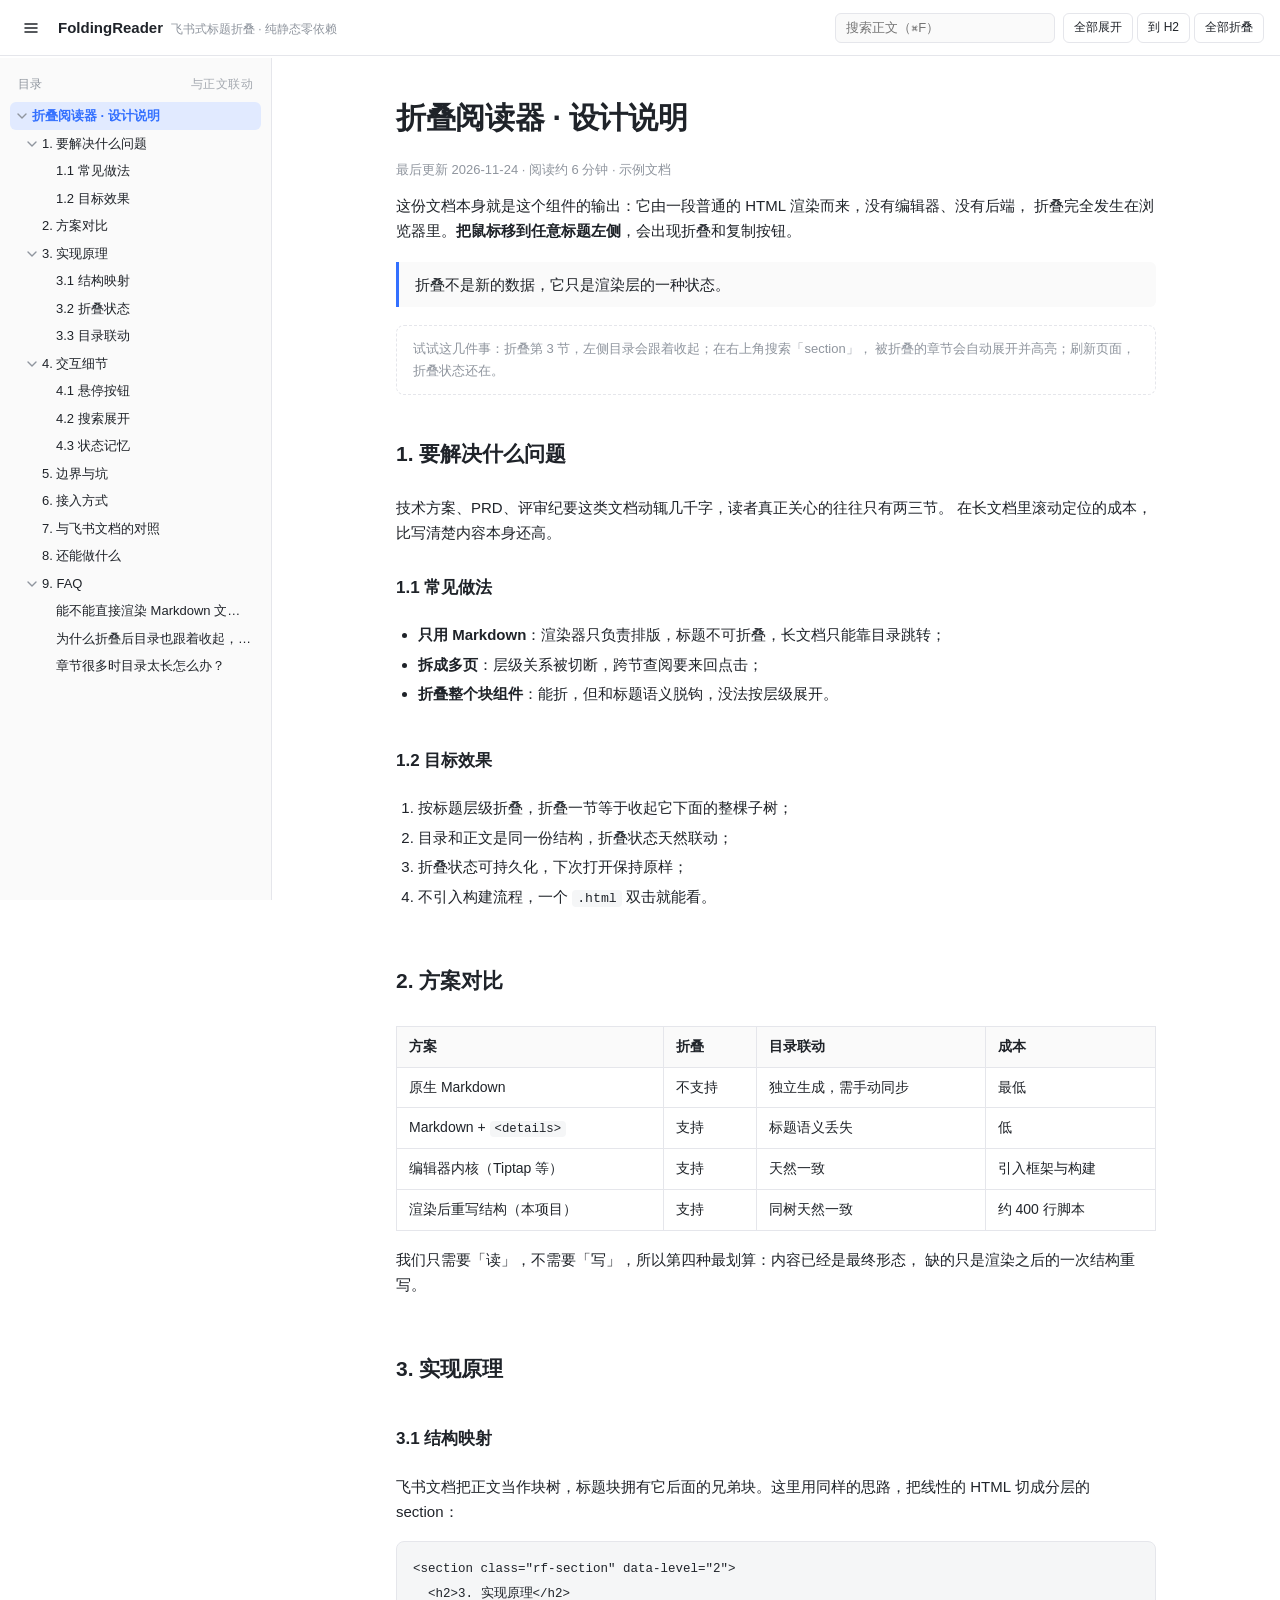
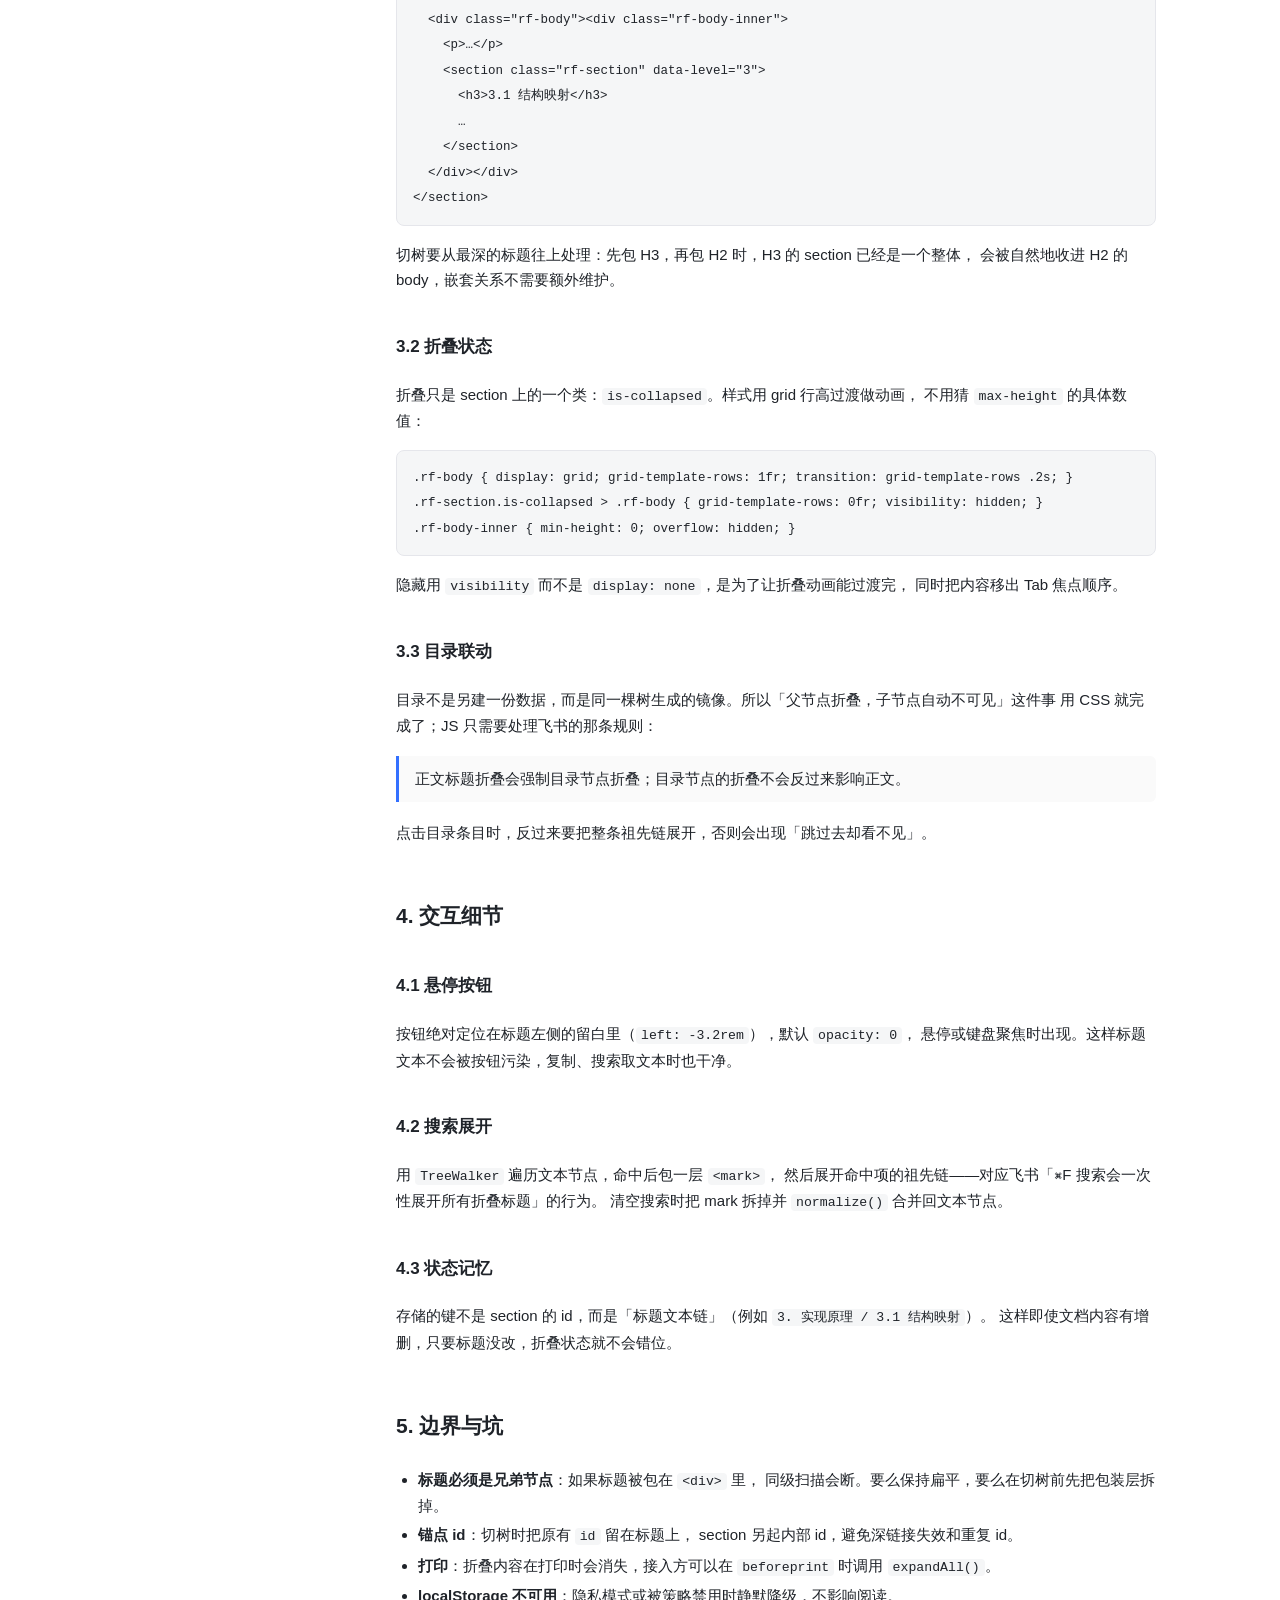
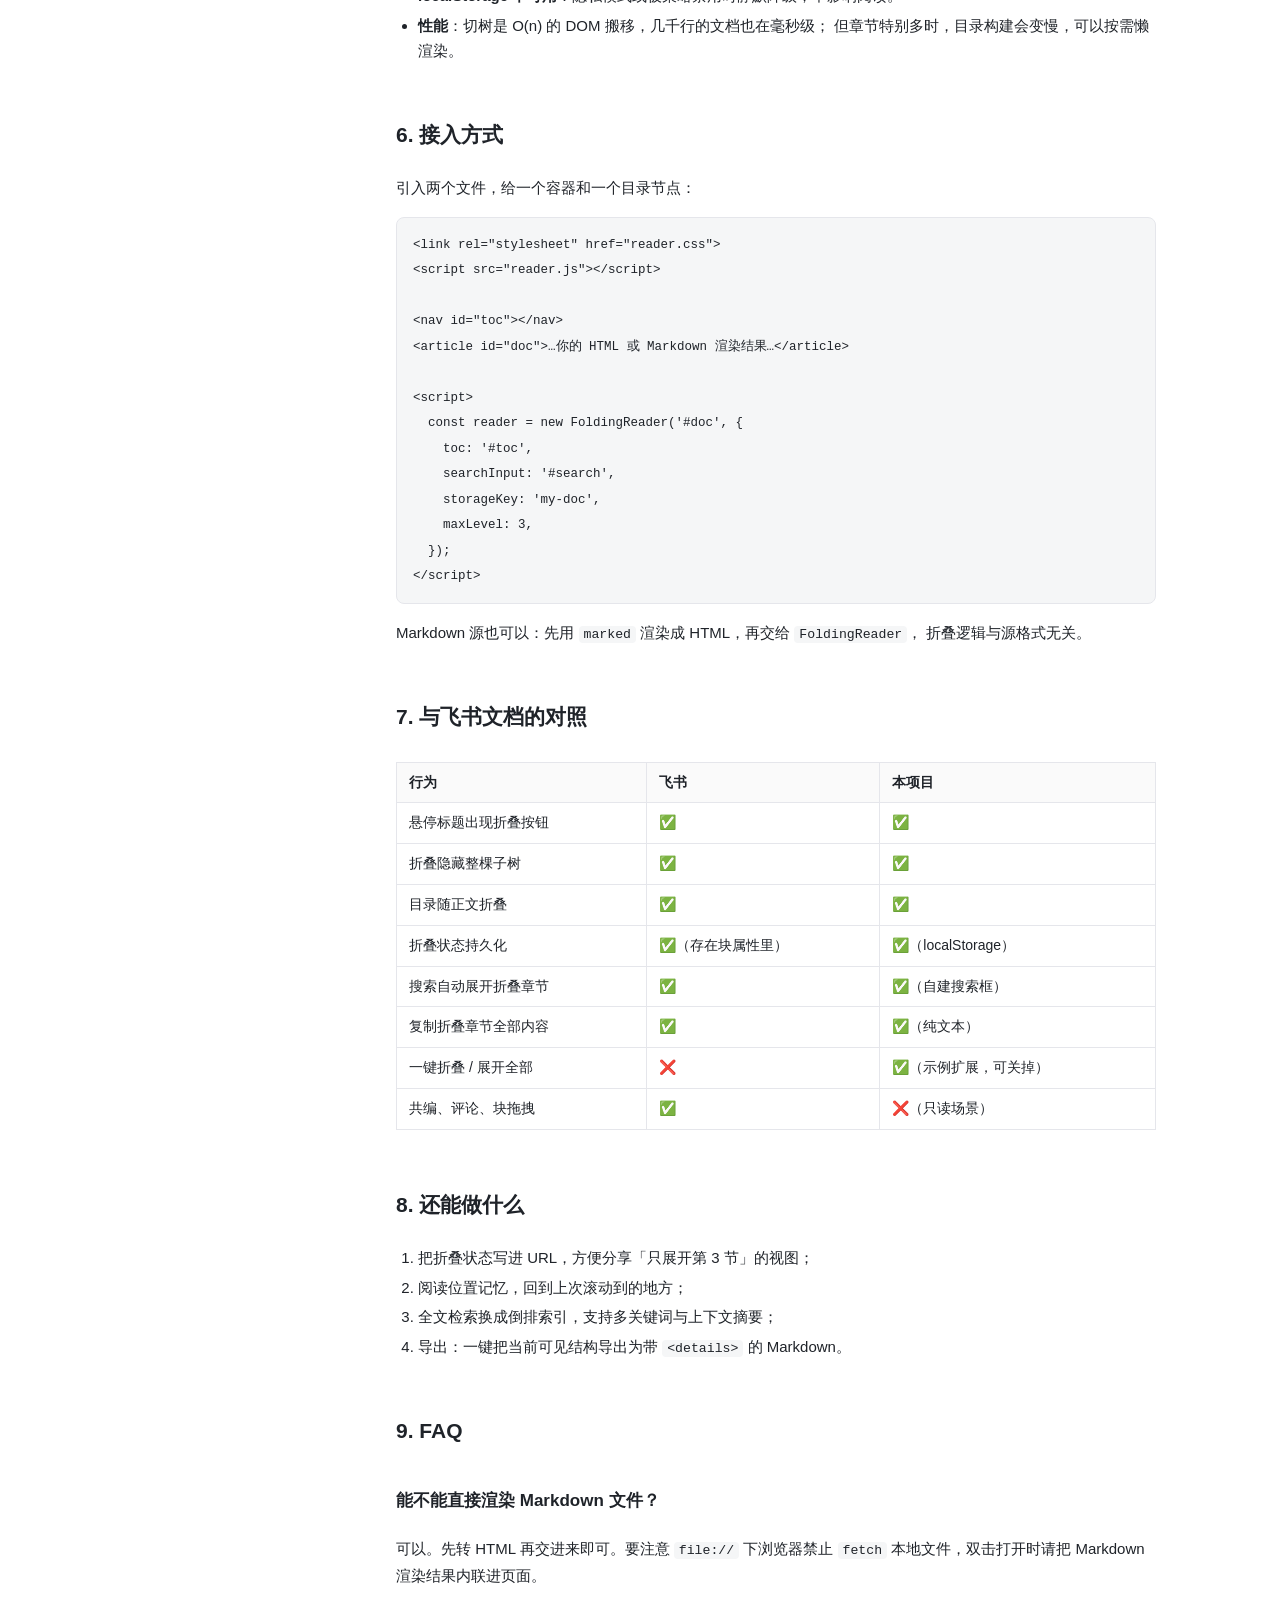
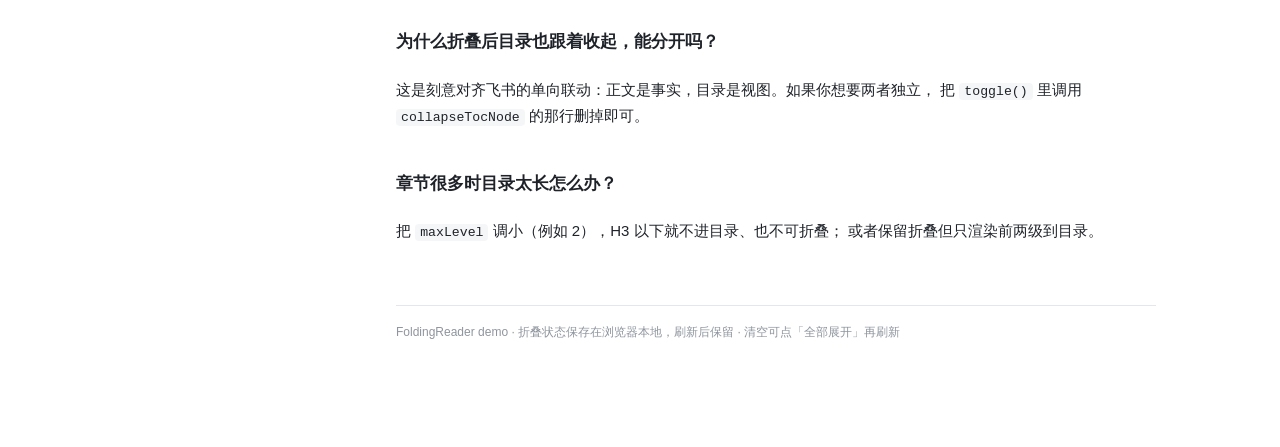
==== collapsible-doc-reader/index.html @ f1bedae0 "feat: 添加飞书式标题折叠阅读器 demo - 把线性 HTML 切成分层 section，折叠即收起整棵子树 - 目录与正文同树联动，单向规则对齐飞书 - 搜索自动展开被折叠的祖先章节，命中高亮" ====
<!DOCTYPE html>
<html lang="zh-CN">
<head>
<meta charset="utf-8">
<meta name="viewport" content="width=device-width, initial-scale=1">
<title>FoldingReader · 飞书式折叠阅读器</title>
<link rel="stylesheet" href="reader.css">
<link rel="stylesheet" href="demo.css">
</head>
<body>

<header class="app-header">
  <button class="icon-btn" id="toggle-toc" type="button" title="显示 / 隐藏目录" aria-label="显示或隐藏目录">
    <svg viewBox="0 0 16 16" width="16" height="16" aria-hidden="true">
      <path d="M2 4h12M2 8h12M2 12h12" fill="none" stroke="currentColor" stroke-width="1.5" stroke-linecap="round"/>
    </svg>
  </button>
  <div class="app-title">
    FoldingReader
    <span class="app-sub">飞书式标题折叠 · 纯静态零依赖</span>
  </div>
  <div class="app-actions">
    <input id="search" class="app-search" type="search" placeholder="搜索正文（⌘F）" aria-label="搜索正文">
    <div class="presets">
      <button type="button" data-action="expand-all">全部展开</button>
      <button type="button" data-action="expand-depth" data-depth="2">到 H2</button>
      <button type="button" data-action="collapse-all">全部折叠</button>
    </div>
  </div>
</header>

<div class="reading-progress"><span id="progress"></span></div>

<div class="app-body">
  <aside class="app-sidebar">
    <div class="sidebar-head">目录 <span class="hint">与正文联动</span></div>
    <nav id="toc" class="rf-toc" aria-label="文档目录"></nav>
  </aside>

  <main class="app-main">
    <article id="doc" class="doc"></article>
    <footer class="doc-footer">
      FoldingReader demo · 折叠状态保存在浏览器本地，刷新后保留 · 清空可点「全部展开」再刷新
    </footer>
  </main>
</div>

<!--
  正文源：任意一段扁平结构的 HTML 都能塞进来（标题之间不要包额外的 div，
  否则同级标题不再是兄弟节点，切树会断）。
-->
<template id="doc-source">
  <h1>折叠阅读器 · 设计说明</h1>
  <p class="doc-meta">最后更新 2026-11-24 · 阅读约 6 分钟 · 示例文档</p>

  <p>这份文档本身就是这个组件的输出：它由一段普通的 HTML 渲染而来，没有编辑器、没有后端，
      折叠完全发生在浏览器里。<strong>把鼠标移到任意标题左侧</strong>，会出现折叠和复制按钮。</p>

  <blockquote>折叠不是新的数据，它只是渲染层的一种状态。</blockquote>

  <p class="doc-tip">试试这几件事：折叠第 3 节，左侧目录会跟着收起；在右上角搜索「section」，
    被折叠的章节会自动展开并高亮；刷新页面，折叠状态还在。</p>

  <h2 id="problem">1. 要解决什么问题</h2>
  <p>技术方案、PRD、评审纪要这类文档动辄几千字，读者真正关心的往往只有两三节。
      在长文档里滚动定位的成本，比写清楚内容本身还高。</p>

  <h3 id="problem-before">1.1 常见做法</h3>
  <ul>
    <li><strong>只用 Markdown</strong>：渲染器只负责排版，标题不可折叠，长文档只能靠目录跳转；</li>
    <li><strong>拆成多页</strong>：层级关系被切断，跨节查阅要来回点击；</li>
    <li><strong>折叠整个块组件</strong>：能折，但和标题语义脱钩，没法按层级展开。</li>
  </ul>

  <h3 id="problem-goal">1.2 目标效果</h3>
  <ol>
    <li>按标题层级折叠，折叠一节等于收起它下面的整棵子树；</li>
    <li>目录和正文是同一份结构，折叠状态天然联动；</li>
    <li>折叠状态可持久化，下次打开保持原样；</li>
    <li>不引入构建流程，一个 <code>.html</code> 双击就能看。</li>
  </ol>

  <h2 id="compare">2. 方案对比</h2>
  <table>
    <thead>
      <tr><th>方案</th><th>折叠</th><th>目录联动</th><th>成本</th></tr>
    </thead>
    <tbody>
      <tr><td>原生 Markdown</td><td>不支持</td><td>独立生成，需手动同步</td><td>最低</td></tr>
      <tr><td>Markdown + <code>&lt;details&gt;</code></td><td>支持</td><td>标题语义丢失</td><td>低</td></tr>
      <tr><td>编辑器内核（Tiptap 等）</td><td>支持</td><td>天然一致</td><td>引入框架与构建</td></tr>
      <tr><td>渲染后重写结构（本项目）</td><td>支持</td><td>同树天然一致</td><td>约 400 行脚本</td></tr>
    </tbody>
  </table>
  <p>我们只需要「读」，不需要「写」，所以第四种最划算：内容已经是最终形态，
      缺的只是渲染之后的一次结构重写。</p>

  <h2 id="how">3. 实现原理</h2>

  <h3 id="how-structure">3.1 结构映射</h3>
  <p>飞书文档把正文当作块树，标题块拥有它后面的兄弟块。这里用同样的思路，把线性的 HTML 切成分层的 section：</p>
  <pre><code>&lt;section class="rf-section" data-level="2"&gt;
  &lt;h2&gt;3. 实现原理&lt;/h2&gt;
  &lt;div class="rf-body"&gt;&lt;div class="rf-body-inner"&gt;
    &lt;p&gt;…&lt;/p&gt;
    &lt;section class="rf-section" data-level="3"&gt;
      &lt;h3&gt;3.1 结构映射&lt;/h3&gt;
      …
    &lt;/section&gt;
  &lt;/div&gt;&lt;/div&gt;
&lt;/section&gt;</code></pre>
  <p>切树要从最深的标题往上处理：先包 H3，再包 H2 时，H3 的 section 已经是一个整体，
      会被自然地收进 H2 的 body，嵌套关系不需要额外维护。</p>

  <h3 id="how-state">3.2 折叠状态</h3>
  <p>折叠只是 section 上的一个类：<code>is-collapsed</code>。样式用 grid 行高过渡做动画，
      不用猜 <code>max-height</code> 的具体数值：</p>
  <pre><code>.rf-body { display: grid; grid-template-rows: 1fr; transition: grid-template-rows .2s; }
.rf-section.is-collapsed &gt; .rf-body { grid-template-rows: 0fr; visibility: hidden; }
.rf-body-inner { min-height: 0; overflow: hidden; }</code></pre>
  <p>隐藏用 <code>visibility</code> 而不是 <code>display: none</code>，是为了让折叠动画能过渡完，
      同时把内容移出 Tab 焦点顺序。</p>

  <h3 id="how-toc">3.3 目录联动</h3>
  <p>目录不是另建一份数据，而是同一棵树生成的镜像。所以「父节点折叠，子节点自动不可见」这件事
      用 CSS 就完成了；JS 只需要处理飞书的那条规则：</p>
  <blockquote>正文标题折叠会强制目录节点折叠；目录节点的折叠不会反过来影响正文。</blockquote>
  <p>点击目录条目时，反过来要把整条祖先链展开，否则会出现「跳过去却看不见」。</p>

  <h2 id="detail">4. 交互细节</h2>

  <h3 id="detail-hover">4.1 悬停按钮</h3>
  <p>按钮绝对定位在标题左侧的留白里（<code>left: -3.2rem</code>），默认 <code>opacity: 0</code>，
      悬停或键盘聚焦时出现。这样标题文本不会被按钮污染，复制、搜索取文本时也干净。</p>

  <h3 id="detail-search">4.2 搜索展开</h3>
  <p>用 <code>TreeWalker</code> 遍历文本节点，命中后包一层 <code>&lt;mark&gt;</code>，
      然后展开命中项的祖先链——对应飞书「⌘F 搜索会一次性展开所有折叠标题」的行为。
      清空搜索时把 mark 拆掉并 <code>normalize()</code> 合并回文本节点。</p>

  <h3 id="detail-persist">4.3 状态记忆</h3>
  <p>存储的键不是 section 的 id，而是「标题文本链」（例如 <code>3. 实现原理 / 3.1 结构映射</code>）。
      这样即使文档内容有增删，只要标题没改，折叠状态就不会错位。</p>

  <h2 id="edge">5. 边界与坑</h2>
  <ul>
    <li><strong>标题必须是兄弟节点</strong>：如果标题被包在 <code>&lt;div&gt;</code> 里，
        同级扫描会断。要么保持扁平，要么在切树前先把包装层拆掉。</li>
    <li><strong>锚点 id</strong>：切树时把原有 <code>id</code> 留在标题上，
        section 另起内部 id，避免深链接失效和重复 id。</li>
    <li><strong>打印</strong>：折叠内容在打印时会消失，接入方可以在
        <code>beforeprint</code> 时调用 <code>expandAll()</code>。</li>
    <li><strong>localStorage 不可用</strong>：隐私模式或被策略禁用时静默降级，不影响阅读。</li>
    <li><strong>性能</strong>：切树是 O(n) 的 DOM 搬移，几千行的文档也在毫秒级；
        但章节特别多时，目录构建会变慢，可以按需懒渲染。</li>
  </ul>

  <h2 id="usage">6. 接入方式</h2>
  <p>引入两个文件，给一个容器和一个目录节点：</p>
  <pre><code>&lt;link rel="stylesheet" href="reader.css"&gt;
&lt;script src="reader.js"&gt;&lt;/script&gt;

&lt;nav id="toc"&gt;&lt;/nav&gt;
&lt;article id="doc"&gt;…你的 HTML 或 Markdown 渲染结果…&lt;/article&gt;

&lt;script&gt;
  const reader = new FoldingReader('#doc', {
    toc: '#toc',
    searchInput: '#search',
    storageKey: 'my-doc',
    maxLevel: 3,
  });
&lt;/script&gt;</code></pre>
  <p>Markdown 源也可以：先用 <code>marked</code> 渲染成 HTML，再交给 <code>FoldingReader</code>，
      折叠逻辑与源格式无关。</p>

  <h2 id="feishu">7. 与飞书文档的对照</h2>
  <table>
    <thead>
      <tr><th>行为</th><th>飞书</th><th>本项目</th></tr>
    </thead>
    <tbody>
      <tr><td>悬停标题出现折叠按钮</td><td>✅</td><td>✅</td></tr>
      <tr><td>折叠隐藏整棵子树</td><td>✅</td><td>✅</td></tr>
      <tr><td>目录随正文折叠</td><td>✅</td><td>✅</td></tr>
      <tr><td>折叠状态持久化</td><td>✅（存在块属性里）</td><td>✅（localStorage）</td></tr>
      <tr><td>搜索自动展开折叠章节</td><td>✅</td><td>✅（自建搜索框）</td></tr>
      <tr><td>复制折叠章节全部内容</td><td>✅</td><td>✅（纯文本）</td></tr>
      <tr><td>一键折叠 / 展开全部</td><td>❌</td><td>✅（示例扩展，可关掉）</td></tr>
      <tr><td>共编、评论、块拖拽</td><td>✅</td><td>❌（只读场景）</td></tr>
    </tbody>
  </table>

  <h2 id="next">8. 还能做什么</h2>
  <ol>
    <li>把折叠状态写进 URL，方便分享「只展开第 3 节」的视图；</li>
    <li>阅读位置记忆，回到上次滚动到的地方；</li>
    <li>全文检索换成倒排索引，支持多关键词与上下文摘要；</li>
    <li>导出：一键把当前可见结构导出为带 <code>&lt;details&gt;</code> 的 Markdown。</li>
  </ol>

  <h2 id="faq">9. FAQ</h2>
  <h3 id="faq-one">能不能直接渲染 Markdown 文件？</h3>
  <p>可以。先转 HTML 再交进来即可。要注意 <code>file://</code> 下浏览器禁止 <code>fetch</code>
      本地文件，双击打开时请把 Markdown 渲染结果内联进页面。</p>
  <h3 id="faq-two">为什么折叠后目录也跟着收起，能分开吗？</h3>
  <p>这是刻意对齐飞书的单向联动：正文是事实，目录是视图。如果你想要两者独立，
      把 <code>toggle()</code> 里调用 <code>collapseTocNode</code> 的那行删掉即可。</p>
  <h3 id="faq-three">章节很多时目录太长怎么办？</h3>
  <p>把 <code>maxLevel</code> 调小（例如 2），H3 以下就不进目录、也不可折叠；
      或者保留折叠但只渲染前两级到目录。</p>
</template>

<script src="reader.js"></script>
<script src="demo.js"></script>
</body>
</html>
---- collapsible-doc-reader/reader.css ----
/* ==========================================================================
   FoldingReader 组件样式（不含页面骨架，页面骨架见 demo.css）
   依赖的 CSS 变量：--fg --muted --hover --accent --accent-weak --line
   ========================================================================== */

.rf-section {
  position: relative;
}

.rf-section > :is(h1, h2, h3, h4, h5, h6) {
  position: relative;
}

/* ---------- 标题左侧的折叠 / 复制按钮（悬停出现，和飞书一致） ---------- */

.rf-controls {
  position: absolute;
  left: -3.2rem;
  top: 50%;
  transform: translateY(-50%);
  display: flex;
  align-items: center;
  gap: 2px;
  opacity: 0;
  transition: opacity 0.15s ease;
}

.rf-section > :is(h1, h2, h3, h4, h5, h6):hover > .rf-controls,
.rf-section > :is(h1, h2, h3, h4, h5, h6):focus-within > .rf-controls {
  opacity: 1;
}

@media (hover: none) {
  .rf-controls {
    opacity: 0.85;
  }
}

.rf-toggle,
.rf-copy {
  display: inline-flex;
  align-items: center;
  justify-content: center;
  width: 22px;
  height: 22px;
  padding: 0;
  border: none;
  border-radius: 5px;
  background: transparent;
  color: var(--muted);
  cursor: pointer;
  transition: background 0.12s ease, color 0.12s ease;
}

.rf-toggle:hover,
.rf-copy:hover {
  background: var(--hover);
  color: var(--fg);
}

.rf-toggle:focus-visible,
.rf-copy:focus-visible {
  outline: 2px solid var(--accent);
  outline-offset: 1px;
}

.rf-toggle svg {
  transition: transform 0.18s ease;
}

.rf-toggle[aria-expanded="false"] svg {
  transform: rotate(-90deg);
}

.rf-copy {
  width: 20px;
  height: 20px;
}

/* ---------- 折叠：height 动画用 grid 行高过渡，避免 max-height 猜数值 ---------- */

.rf-body {
  display: grid;
  grid-template-rows: 1fr;
  transition: grid-template-rows 0.2s ease, visibility 0.2s;
}

.rf-section.is-collapsed > .rf-body {
  grid-template-rows: 0fr;
  visibility: hidden;
}

.rf-body-inner {
  min-height: 0;
  overflow: hidden;
}

/* ---------- 搜索命中 ---------- */

mark.rf-hit {
  padding: 0 1px;
  border-radius: 2px;
  background: #ffe58f;
  color: inherit;
}

/* ---------- 目录 ---------- */

.rf-toc {
  font-size: 13px;
  line-height: 1.5;
  user-select: none;
}

.rf-toc-list,
.rf-toc-sublist {
  margin: 0;
  padding: 0;
  list-style: none;
}

.rf-toc-sublist[hidden] {
  display: none;
}

.rf-toc-row {
  display: flex;
  align-items: center;
  gap: 2px;
  padding: 4px 8px 4px 4px;
  border-radius: 6px;
  transition: background 0.12s ease;
}

.rf-toc-row:hover {
  background: var(--hover);
}

.rf-toc-row.is-active {
  background: var(--accent-weak);
}

.rf-toc-row.is-active .rf-toc-link {
  color: var(--accent);
  font-weight: 600;
}

.rf-toc-item[data-level="2"] > .rf-toc-row {
  padding-left: 14px;
}

.rf-toc-item[data-level="3"] > .rf-toc-row {
  padding-left: 28px;
}

.rf-toc-item[data-level="4"] > .rf-toc-row,
.rf-toc-item[data-level="5"] > .rf-toc-row,
.rf-toc-item[data-level="6"] > .rf-toc-row {
  padding-left: 40px;
}

.rf-toc-toggle {
  display: inline-flex;
  align-items: center;
  justify-content: center;
  flex: 0 0 16px;
  width: 16px;
  height: 16px;
  padding: 0;
  border: none;
  border-radius: 4px;
  background: transparent;
  color: var(--muted);
  cursor: pointer;
  transition: transform 0.15s ease;
  transform: rotate(90deg);
}

.rf-toc-toggle:hover {
  background: var(--hover);
  color: var(--fg);
}

.rf-toc-item.is-collapsed > .rf-toc-row .rf-toc-toggle {
  transform: rotate(0deg);
}

.rf-toc-toggle.is-leaf {
  visibility: hidden;
  pointer-events: none;
}

.rf-toc-link {
  flex: 1;
  min-width: 0;
  overflow: hidden;
  white-space: nowrap;
  text-overflow: ellipsis;
  color: var(--fg);
  text-decoration: none;
}

.rf-toc-link:hover {
  color: var(--accent);
}

/* ---------- 提示条 ---------- */

.rf-toast {
  position: fixed;
  left: 50%;
  bottom: 32px;
  z-index: 100;
  padding: 8px 16px;
  border-radius: 8px;
  background: rgba(15, 23, 42, 0.9);
  color: #fff;
  font-size: 13px;
  opacity: 0;
  transform: translate(-50%, 8px);
  transition: opacity 0.18s ease, transform 0.18s ease;
  pointer-events: none;
}

.rf-toast.is-visible {
  opacity: 1;
  transform: translate(-50%, 0);
}
---- collapsible-doc-reader/demo.css ----
/* ==========================================================================
   Demo 页面骨架：顶栏 + 左侧目录 + 正文
   ========================================================================== */

:root {
  --bg: #ffffff;
  --panel: #fafafa;
  --fg: #1f2329;
  --muted: #8f959e;
  --line: #e5e6eb;
  --hover: #eff0f1;
  --accent: #3370ff;
  --accent-weak: #e1eaff;
  --code-bg: #f5f6f7;
  --header-h: 56px;
  --sidebar-w: 272px;
  color-scheme: light;
}

@media (prefers-color-scheme: dark) {
  :root {
    --bg: #1a1b1f;
    --panel: #202127;
    --fg: #e8e8ea;
    --muted: #8a8f99;
    --line: #2e3038;
    --hover: #2a2c33;
    --accent: #6c93ff;
    --accent-weak: #1f2b4d;
    --code-bg: #23252b;
    color-scheme: dark;
  }
}

* {
  box-sizing: border-box;
}

html {
  scroll-behavior: smooth;
}

body {
  margin: 0;
  background: var(--bg);
  color: var(--fg);
  font-family: -apple-system, BlinkMacSystemFont, "PingFang SC", "Hiragino Sans GB",
    "Microsoft YaHei", "Segoe UI", Roboto, sans-serif;
  font-size: 15px;
  line-height: 1.7;
  -webkit-font-smoothing: antialiased;
}

/* ---------- 顶栏 ---------- */

.app-header {
  position: sticky;
  top: 0;
  z-index: 20;
  display: flex;
  align-items: center;
  gap: 12px;
  height: var(--header-h);
  padding: 0 16px;
  border-bottom: 1px solid var(--line);
  background: var(--bg);
}

.icon-btn {
  display: inline-flex;
  align-items: center;
  justify-content: center;
  width: 30px;
  height: 30px;
  padding: 0;
  border: none;
  border-radius: 6px;
  background: transparent;
  color: var(--fg);
  cursor: pointer;
}

.icon-btn:hover {
  background: var(--hover);
}

.app-title {
  display: flex;
  align-items: baseline;
  gap: 8px;
  font-weight: 600;
  white-space: nowrap;
}

.app-sub {
  color: var(--muted);
  font-size: 12px;
  font-weight: 400;
}

.app-actions {
  display: flex;
  align-items: center;
  gap: 8px;
  margin-left: auto;
}

.app-search {
  width: 220px;
  height: 30px;
  padding: 0 10px;
  border: 1px solid var(--line);
  border-radius: 6px;
  background: var(--panel);
  color: var(--fg);
  font-size: 13px;
  outline: none;
}

.app-search:focus {
  border-color: var(--accent);
  background: var(--bg);
}

.presets {
  display: flex;
  gap: 4px;
}

.presets button {
  height: 30px;
  padding: 0 10px;
  border: 1px solid var(--line);
  border-radius: 6px;
  background: var(--bg);
  color: var(--fg);
  font-size: 12px;
  cursor: pointer;
  white-space: nowrap;
}

.presets button:hover {
  background: var(--hover);
}

/* ---------- 阅读进度 ---------- */

.reading-progress {
  position: sticky;
  top: var(--header-h);
  z-index: 19;
  height: 2px;
  background: transparent;
}

.reading-progress span {
  display: block;
  width: 0;
  height: 100%;
  background: var(--accent);
  transition: width 0.1s linear;
}

/* ---------- 主体布局 ---------- */

.app-body {
  display: grid;
  grid-template-columns: var(--sidebar-w) minmax(0, 1fr);
}

body.rf-toc-hidden .app-body {
  grid-template-columns: 0 minmax(0, 1fr);
}

.app-sidebar {
  position: sticky;
  top: calc(var(--header-h) + 2px);
  height: calc(100vh - var(--header-h) - 2px);
  overflow-y: auto;
  padding: 16px 10px 32px;
  border-right: 1px solid var(--line);
  background: var(--panel);
}

body.rf-toc-hidden .app-sidebar {
  display: none;
}

.sidebar-head {
  display: flex;
  align-items: center;
  justify-content: space-between;
  padding: 0 8px 8px;
  color: var(--muted);
  font-size: 12px;
  letter-spacing: 0.04em;
}

.sidebar-head .hint {
  opacity: 0.8;
}

.app-main {
  min-width: 0;
  padding: 40px 40px 120px;
}

/* ---------- 正文排版 ---------- */

.doc {
  max-width: 760px;
  margin: 0 auto;
}

.doc h1 {
  margin: 0 0 8px;
  font-size: 30px;
  line-height: 1.35;
  letter-spacing: -0.01em;
}

.doc h2 {
  margin: 44px 0 14px;
  font-size: 21px;
  line-height: 1.4;
}

.doc h3 {
  margin: 30px 0 10px;
  font-size: 17px;
  line-height: 1.45;
}

.doc h4 {
  margin: 24px 0 8px;
  font-size: 15px;
}

.doc p {
  margin: 12px 0;
}

.doc ul,
.doc ol {
  margin: 12px 0;
  padding-left: 22px;
}

.doc li {
  margin: 4px 0;
}

.doc a {
  color: var(--accent);
  text-decoration: none;
}

.doc a:hover {
  text-decoration: underline;
}

.doc blockquote {
  margin: 18px 0;
  padding: 10px 16px;
  border-left: 3px solid var(--accent);
  border-radius: 0 6px 6px 0;
  background: var(--panel);
  color: var(--fg);
}

.doc code {
  padding: 1px 5px;
  border-radius: 4px;
  background: var(--code-bg);
  font-family: "SF Mono", ui-monospace, Menlo, Consolas, monospace;
  font-size: 0.88em;
}

.doc pre {
  margin: 16px 0;
  padding: 14px 16px;
  overflow-x: auto;
  border: 1px solid var(--line);
  border-radius: 8px;
  background: var(--code-bg);
}

.doc pre code {
  padding: 0;
  background: none;
  font-size: 12.5px;
  line-height: 1.65;
}

.doc table {
  width: 100%;
  margin: 16px 0;
  border-collapse: collapse;
  font-size: 14px;
}

.doc th,
.doc td {
  padding: 8px 12px;
  border: 1px solid var(--line);
  text-align: left;
  vertical-align: top;
}

.doc th {
  background: var(--panel);
  font-weight: 600;
}

.doc hr {
  margin: 32px 0;
  border: none;
  border-top: 1px solid var(--line);
}

.doc-meta {
  margin: 0 0 24px;
  color: var(--muted);
  font-size: 13px;
}

.doc-tip {
  margin: 20px 0 0;
  padding: 12px 16px;
  border: 1px dashed var(--line);
  border-radius: 8px;
  color: var(--muted);
  font-size: 13px;
}

.doc-footer {
  max-width: 760px;
  margin: 48px auto 0;
  padding-top: 16px;
  border-top: 1px solid var(--line);
  color: var(--muted);
  font-size: 12px;
}

/* ---------- 窄屏：目录变抽屉 ---------- */

@media (max-width: 880px) {
  .app-body {
    grid-template-columns: minmax(0, 1fr);
  }

  .app-sidebar {
    position: fixed;
    top: var(--header-h);
    left: 0;
    z-index: 30;
    width: 280px;
    background: var(--bg);
    box-shadow: 2px 0 16px rgba(0, 0, 0, 0.12);
    transform: translateX(0);
  }

  body.rf-toc-hidden .app-sidebar {
    display: block;
    transform: translateX(-100%);
  }

  .app-main {
    padding: 24px 20px 96px;
  }

  .app-search {
    width: 130px;
  }

  .app-sub,
  .presets button:last-child {
    display: none;
  }
}

@media (max-width: 560px) {
  .app-search {
    width: 100px;
  }

  .presets {
    display: none;
  }
}
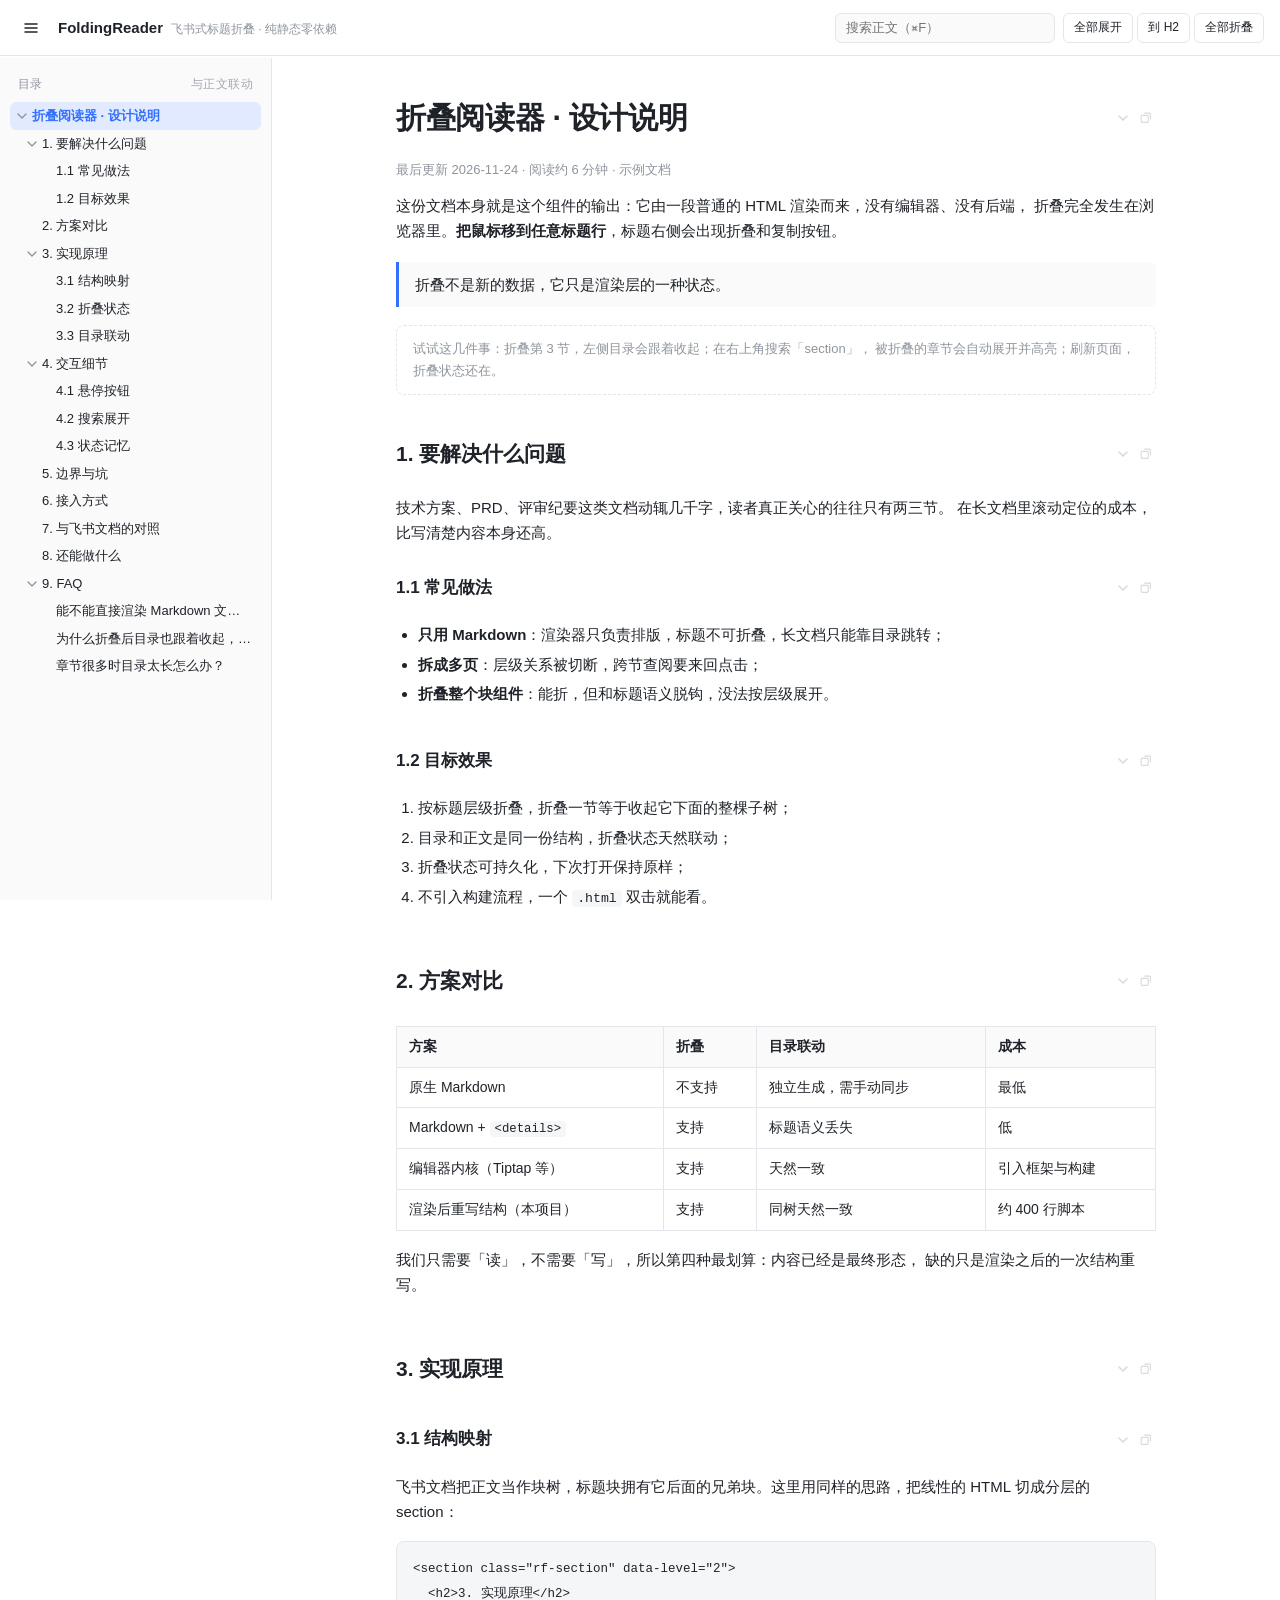
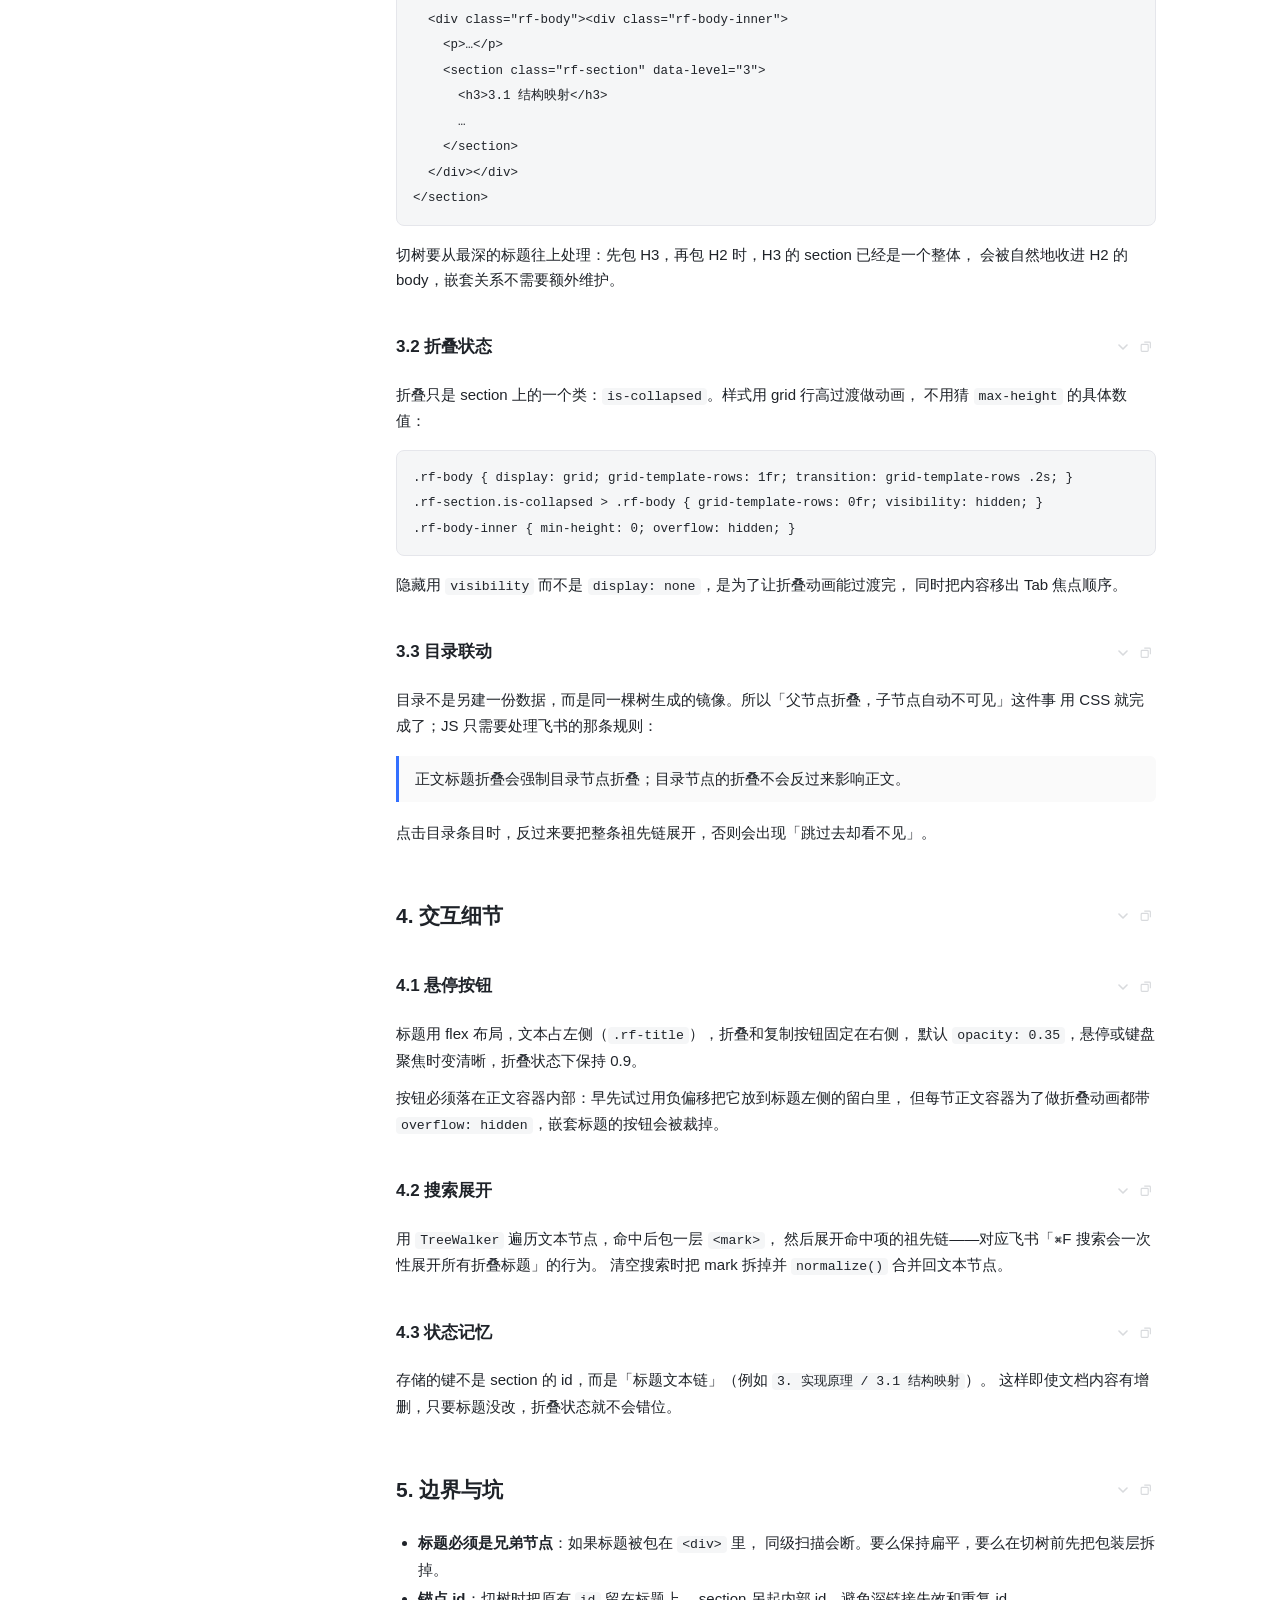
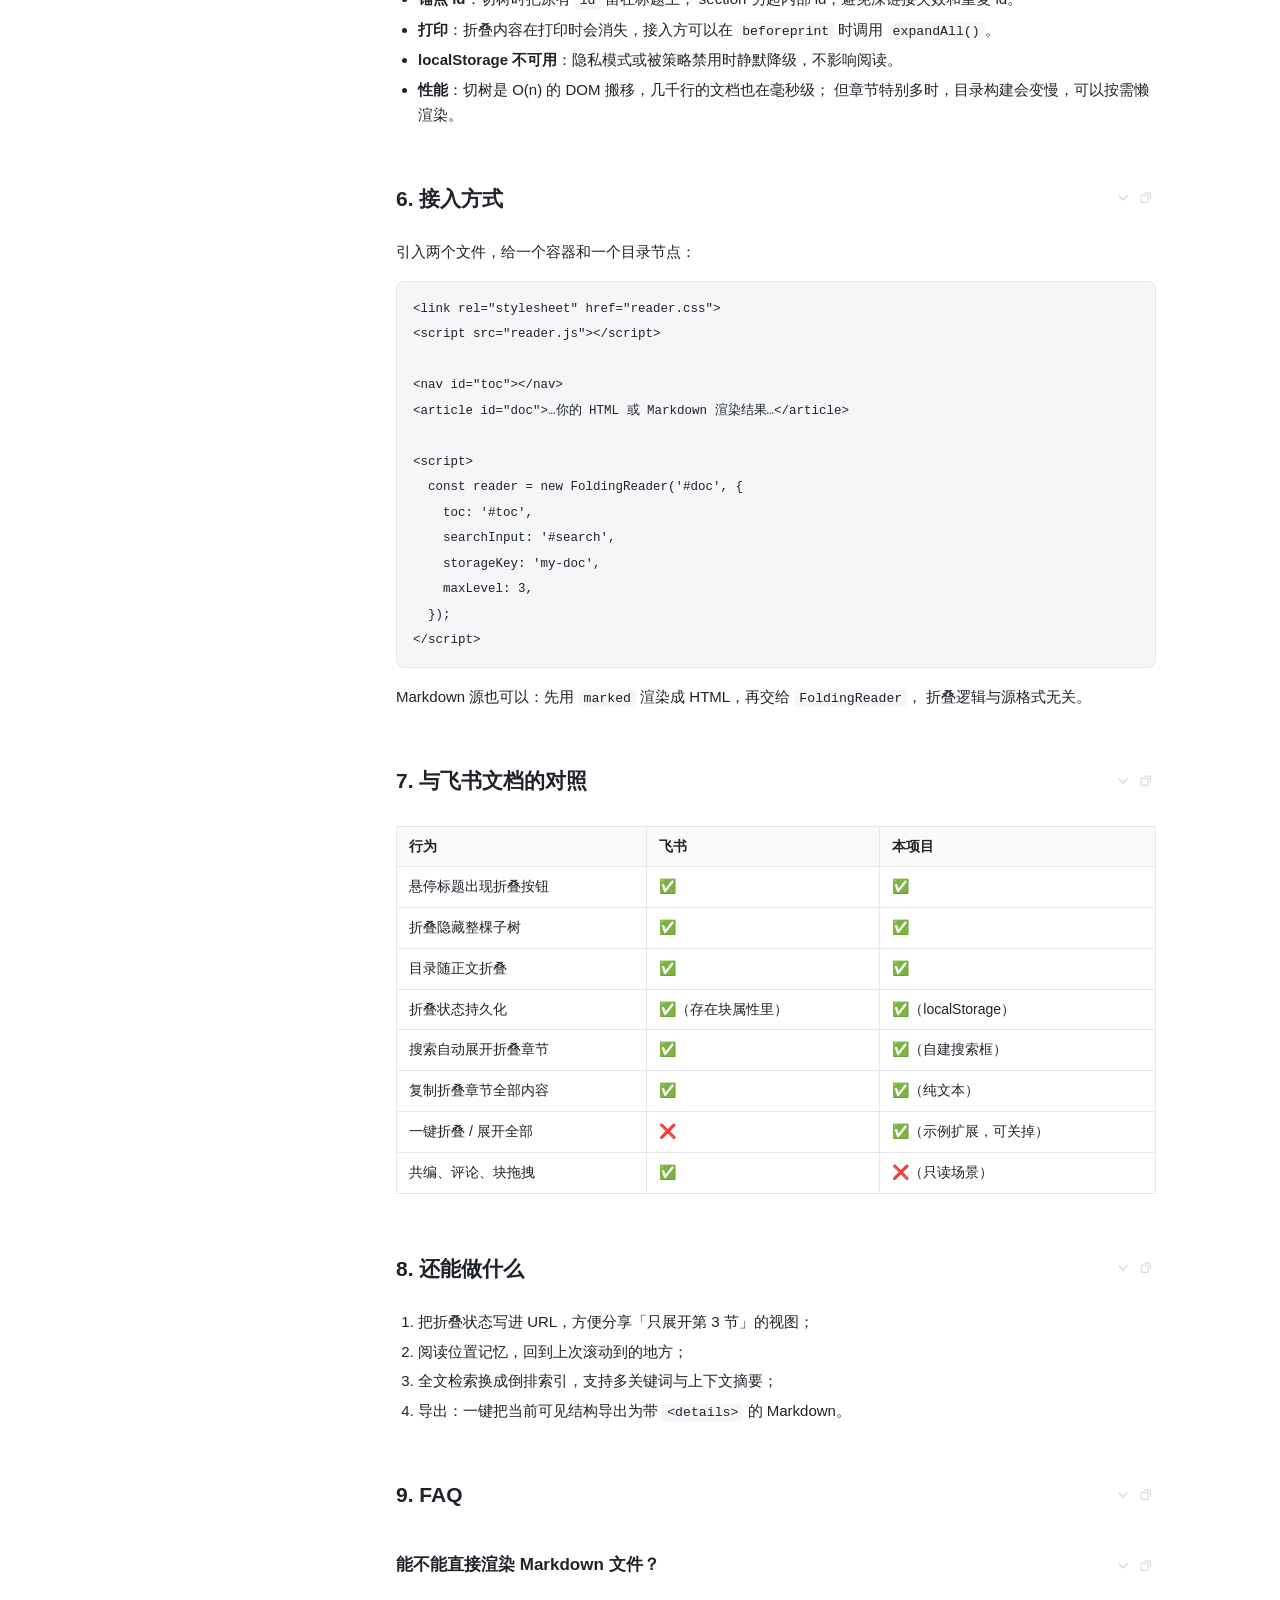
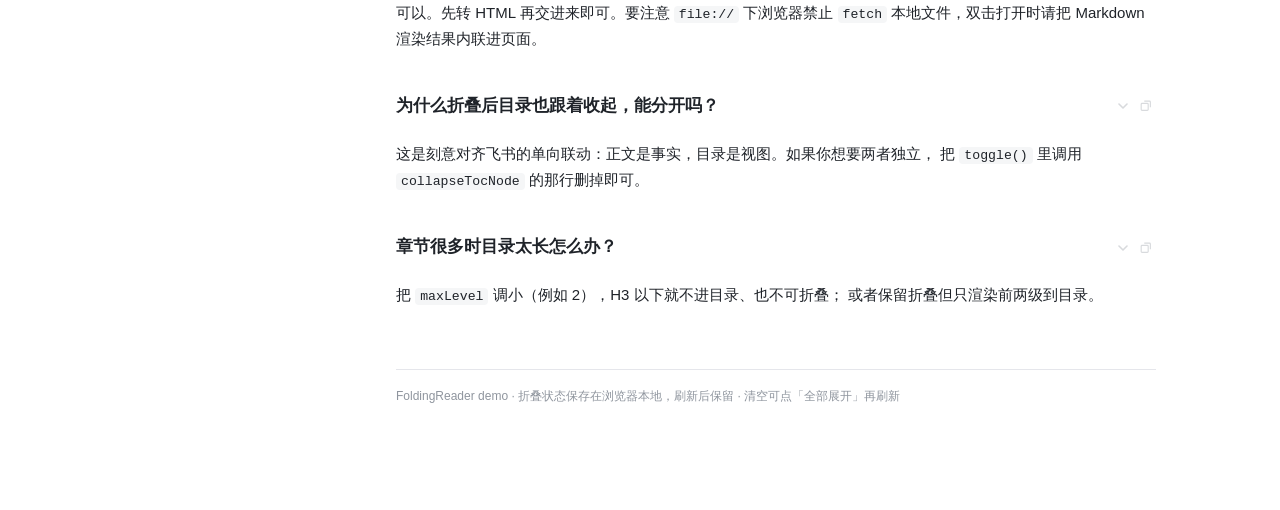
==== commit da751af8: "fix: 折叠按钮移到标题右侧，修复被正文容器裁切的问题 - 按钮原先用负偏移挂在标题左侧，而每节正文容器为折叠动画带 overflow: hidden，   嵌套标题的按钮直接被裁掉，页面上看不到折" ====
--- a/collapsible-doc-reader/index.html
+++ b/collapsible-doc-reader/index.html
@@ -54,7 +54,7 @@
   <p class="doc-meta">最后更新 2026-11-24 · 阅读约 6 分钟 · 示例文档</p>
 
   <p>这份文档本身就是这个组件的输出：它由一段普通的 HTML 渲染而来，没有编辑器、没有后端，
-      折叠完全发生在浏览器里。<strong>把鼠标移到任意标题左侧</strong>，会出现折叠和复制按钮。</p>
+      折叠完全发生在浏览器里。<strong>把鼠标移到任意标题行</strong>，标题右侧会出现折叠和复制按钮。</p>
 
   <blockquote>折叠不是新的数据，它只是渲染层的一种状态。</blockquote>
 
@@ -130,8 +130,10 @@
   <h2 id="detail">4. 交互细节</h2>
 
   <h3 id="detail-hover">4.1 悬停按钮</h3>
-  <p>按钮绝对定位在标题左侧的留白里（<code>left: -3.2rem</code>），默认 <code>opacity: 0</code>，
-      悬停或键盘聚焦时出现。这样标题文本不会被按钮污染，复制、搜索取文本时也干净。</p>
+  <p>标题用 flex 布局，文本占左侧（<code>.rf-title</code>），折叠和复制按钮固定在右侧，
+      默认 <code>opacity: 0.35</code>，悬停或键盘聚焦时变清晰，折叠状态下保持 0.9。</p>
+  <p>按钮必须落在正文容器内部：早先试过用负偏移把它放到标题左侧的留白里，
+      但每节正文容器为了做折叠动画都带 <code>overflow: hidden</code>，嵌套标题的按钮会被裁掉。</p>
 
   <h3 id="detail-search">4.2 搜索展开</h3>
   <p>用 <code>TreeWalker</code> 遍历文本节点，命中后包一层 <code>&lt;mark&gt;</code>，
--- a/collapsible-doc-reader/reader.css
+++ b/collapsible-doc-reader/reader.css
@@ -8,20 +8,24 @@
 }
 
 .rf-section > :is(h1, h2, h3, h4, h5, h6) {
-  position: relative;
-}
-
-/* ---------- 标题左侧的折叠 / 复制按钮（悬停出现，和飞书一致） ---------- */
+  display: flex;
+  align-items: center;
+  gap: 8px;
+}
+
+.rf-title {
+  flex: 1 1 auto;
+  min-width: 0;
+}
+
+/* ---------- 标题右侧的折叠 / 复制按钮（悬停变清晰，和飞书一致） ---------- */
 
 .rf-controls {
-  position: absolute;
-  left: -3.2rem;
-  top: 50%;
-  transform: translateY(-50%);
+  flex: 0 0 auto;
   display: flex;
   align-items: center;
   gap: 2px;
-  opacity: 0;
+  opacity: 0.35;
   transition: opacity 0.15s ease;
 }
 
@@ -30,9 +34,14 @@
   opacity: 1;
 }
 
+/* 已折叠的标题保留清晰的按钮，提示这里可以展开 */
+.rf-section.is-collapsed > :is(h1, h2, h3, h4, h5, h6) > .rf-controls {
+  opacity: 0.9;
+}
+
 @media (hover: none) {
   .rf-controls {
-    opacity: 0.85;
+    opacity: 0.8;
   }
 }
 
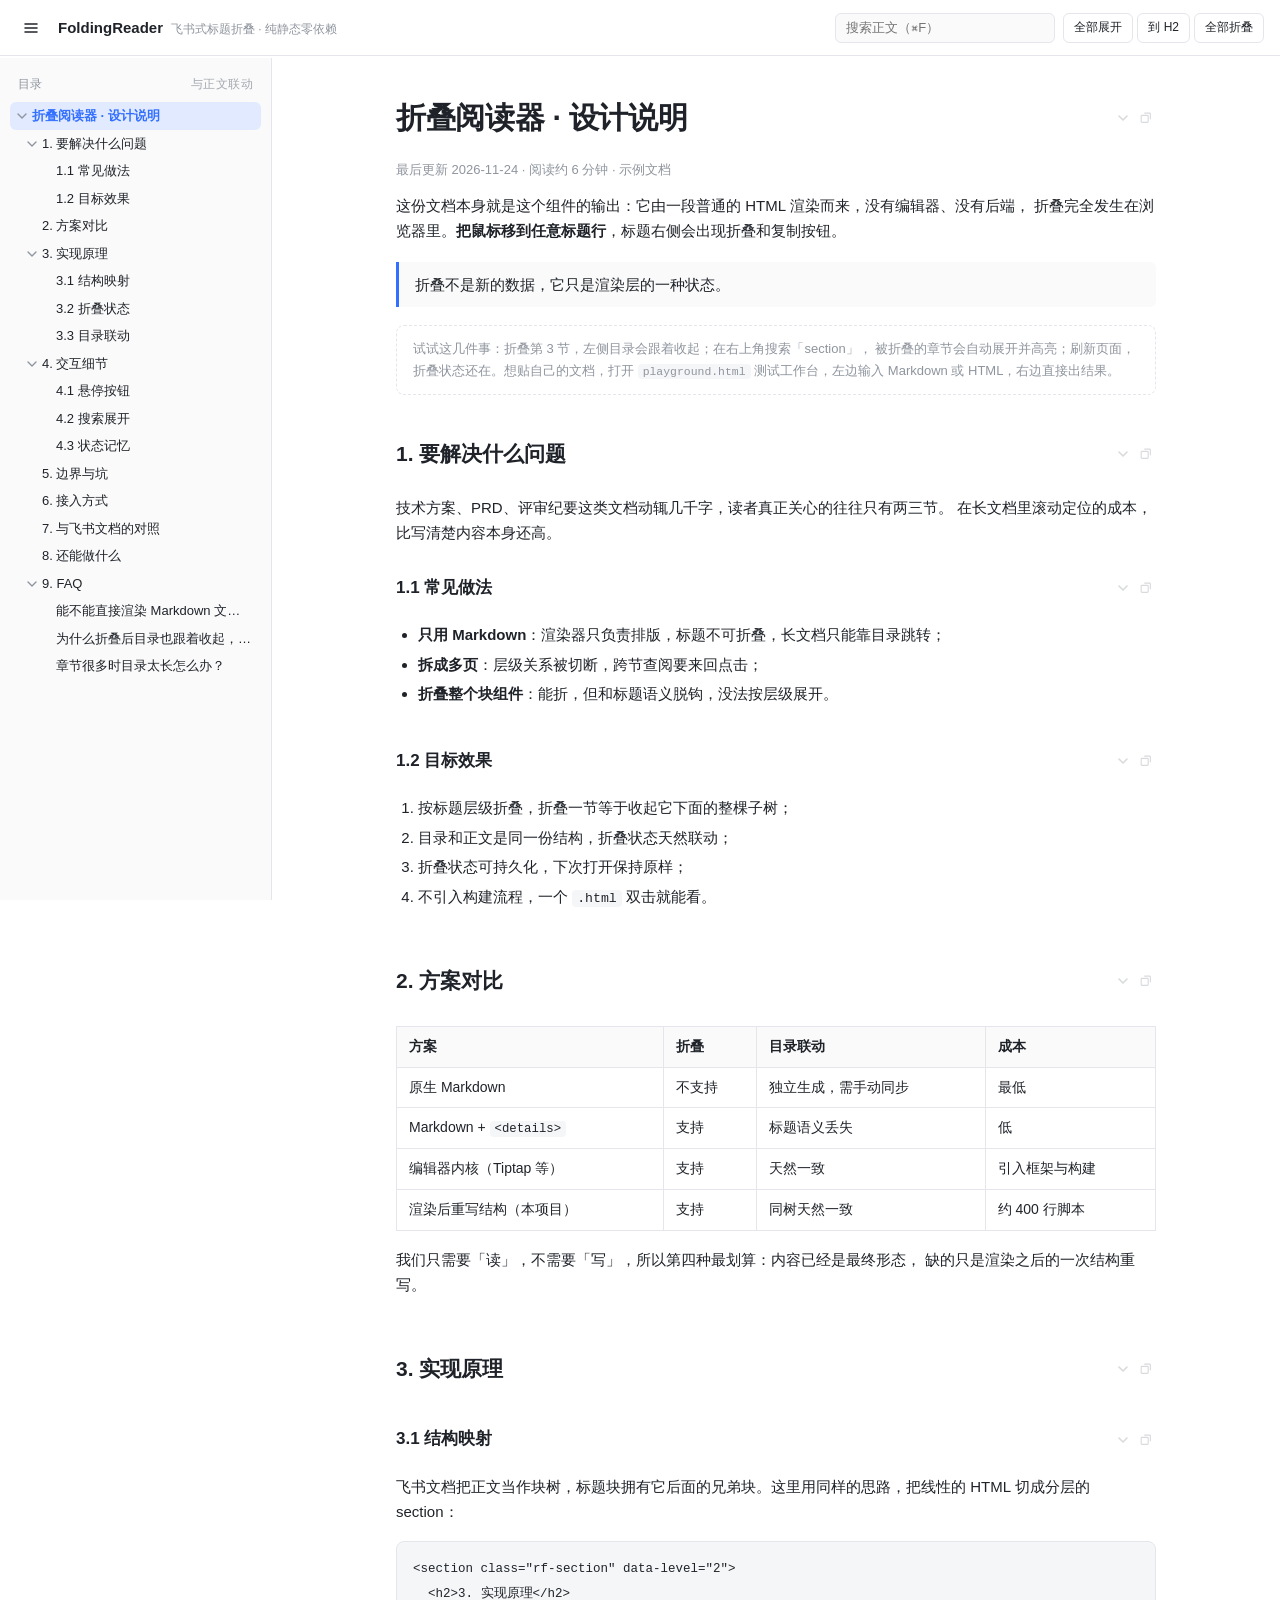
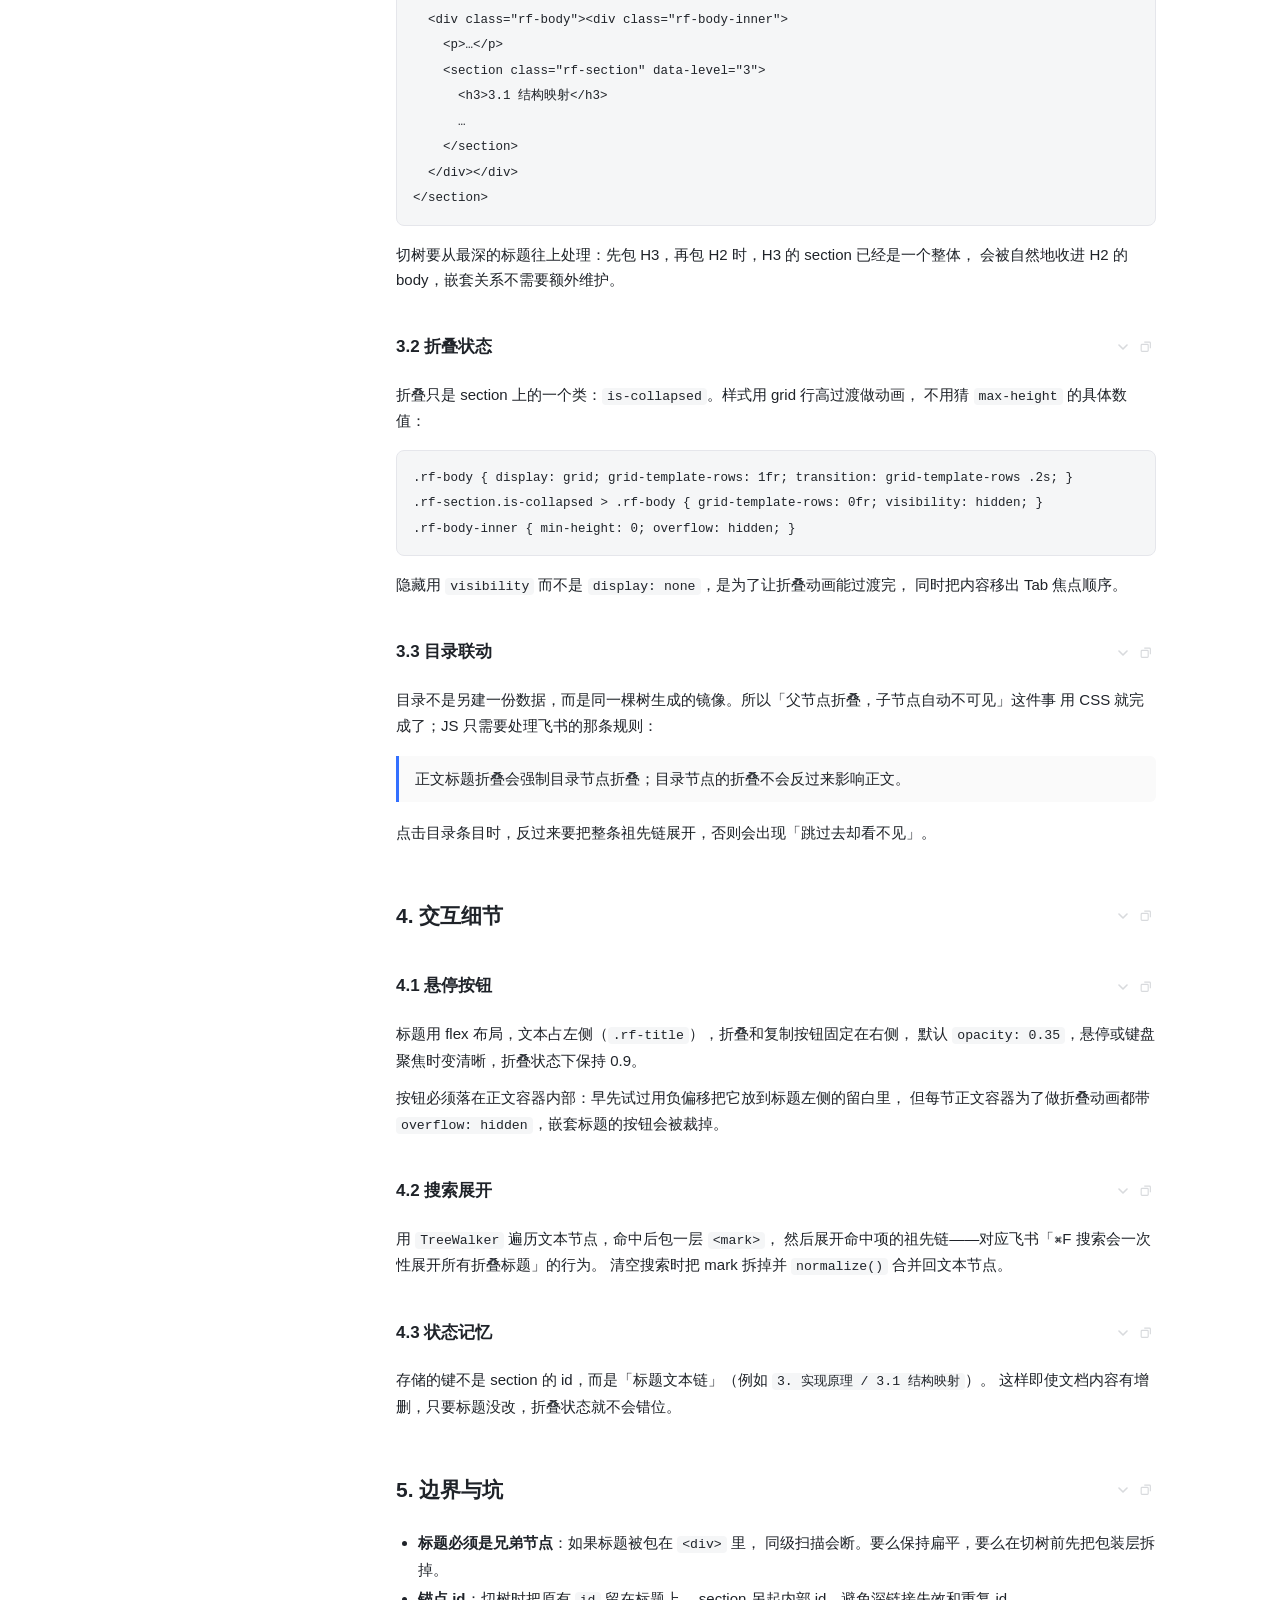
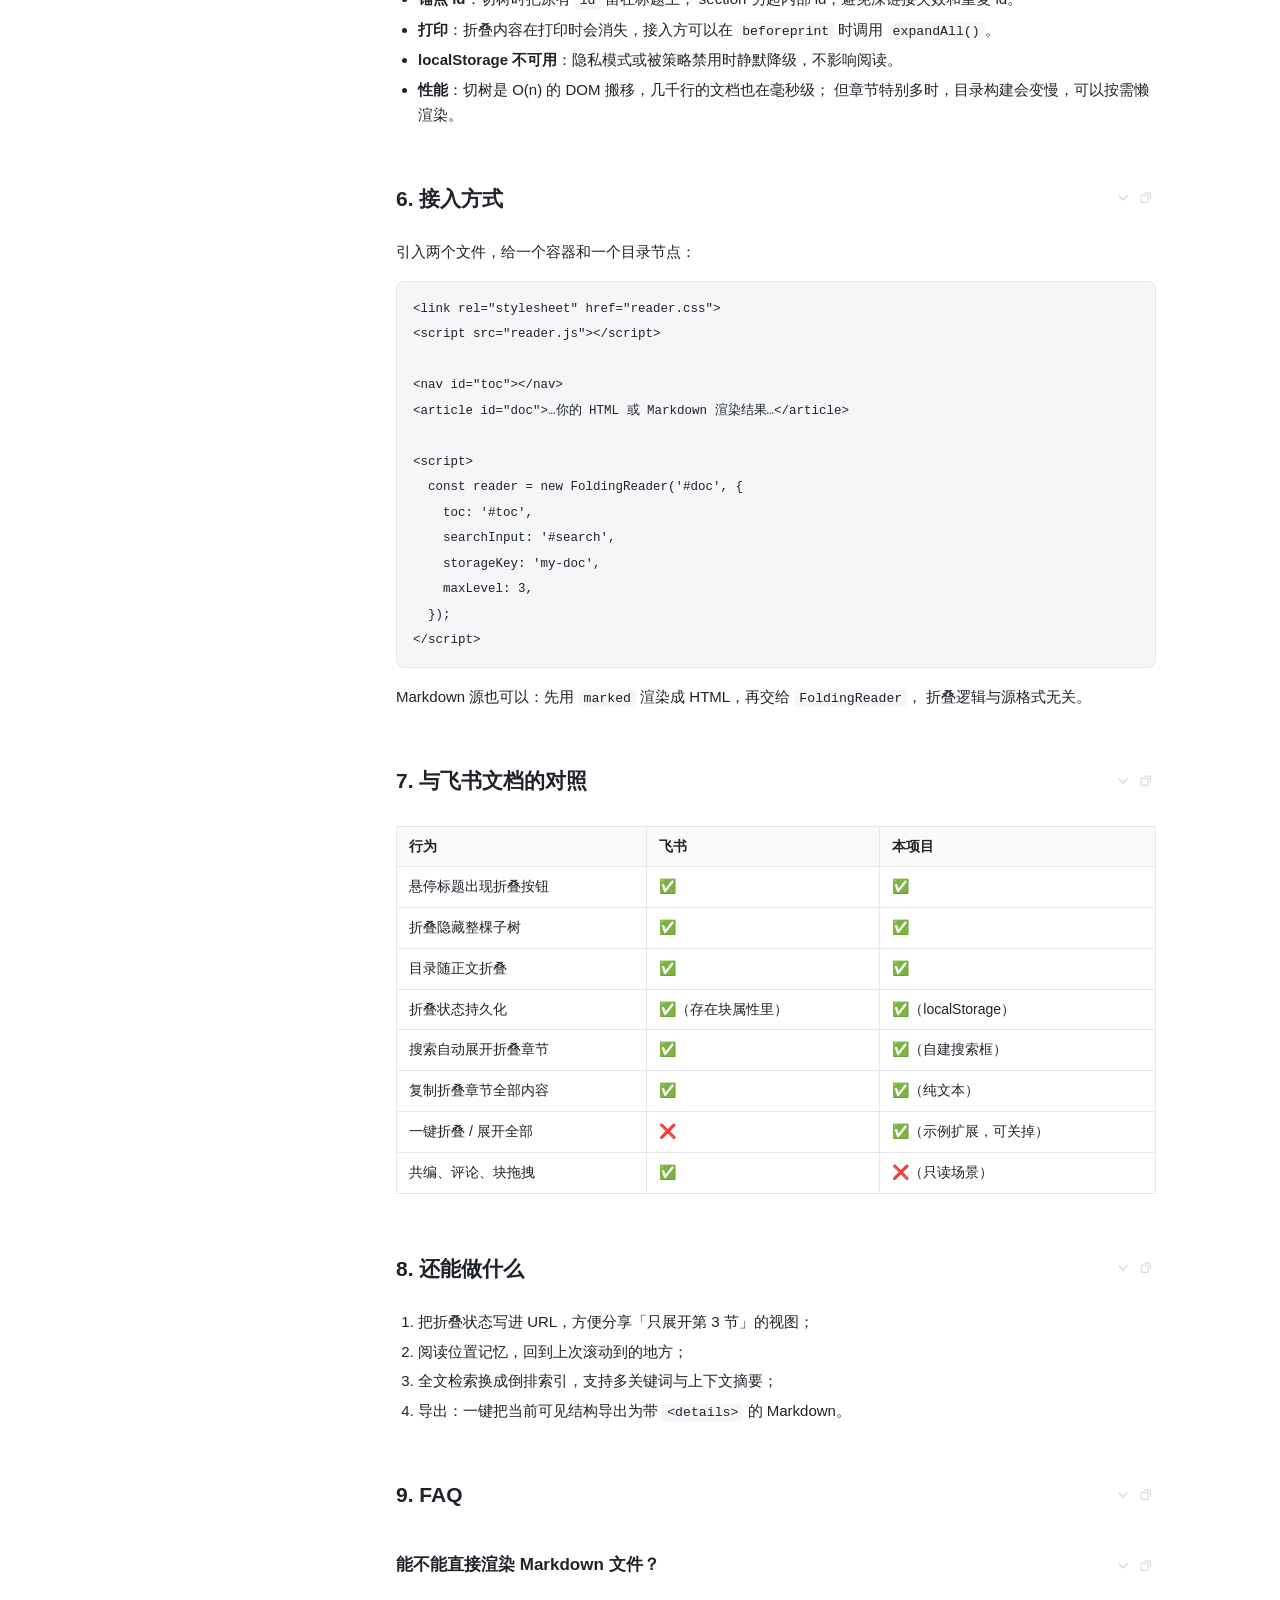
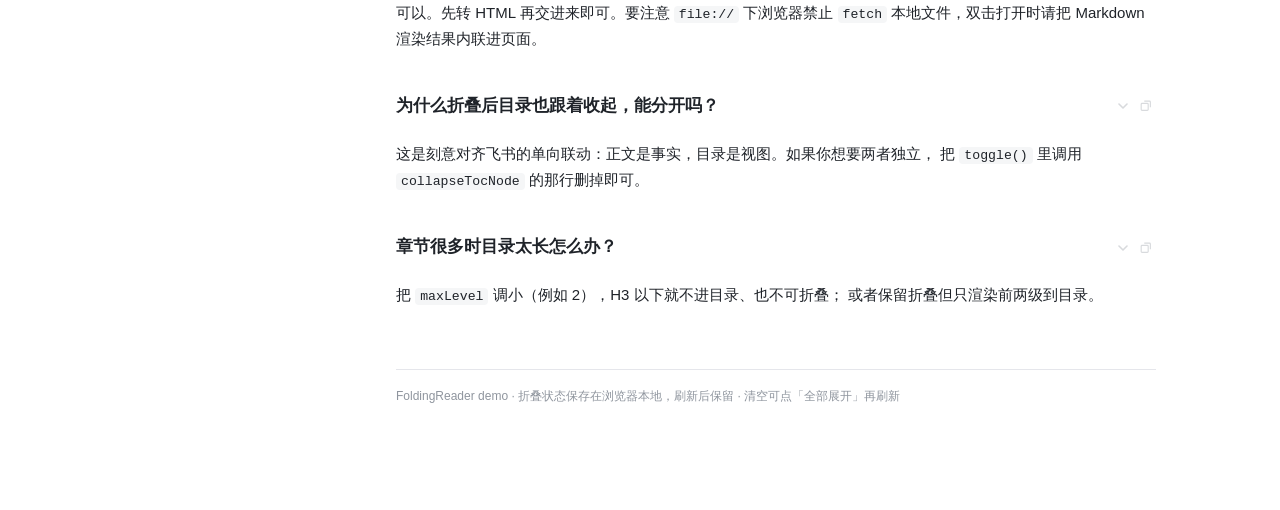
==== commit c5b7e25e: "feat: 新增 Markdown / HTML 测试工作台 - playground.html：左侧输入、右侧实时预览，支持自动/手动格式识别 - 可调最大层级、初始展开状态、目录开关；⌘↵ 手动渲" ====
--- a/collapsible-doc-reader/index.html
+++ b/collapsible-doc-reader/index.html
@@ -59,7 +59,8 @@
   <blockquote>折叠不是新的数据，它只是渲染层的一种状态。</blockquote>
 
   <p class="doc-tip">试试这几件事：折叠第 3 节，左侧目录会跟着收起；在右上角搜索「section」，
-    被折叠的章节会自动展开并高亮；刷新页面，折叠状态还在。</p>
+    被折叠的章节会自动展开并高亮；刷新页面，折叠状态还在。想贴自己的文档，打开
+    <code>playground.html</code> 测试工作台，左边输入 Markdown 或 HTML，右边直接出结果。</p>
 
   <h2 id="problem">1. 要解决什么问题</h2>
   <p>技术方案、PRD、评审纪要这类文档动辄几千字，读者真正关心的往往只有两三节。
--- a/collapsible-doc-reader/demo.css
+++ b/collapsible-doc-reader/demo.css
@@ -168,8 +168,10 @@
   grid-template-columns: var(--sidebar-w) minmax(0, 1fr);
 }
 
+/* 目录收起后侧栏 display: none，正文会落到第一列，
+   所以此时必须把网格收成单列，否则正文被塞进宽度为 0 的列里 */
 body.rf-toc-hidden .app-body {
-  grid-template-columns: 0 minmax(0, 1fr);
+  grid-template-columns: minmax(0, 1fr);
 }
 
 .app-sidebar {
